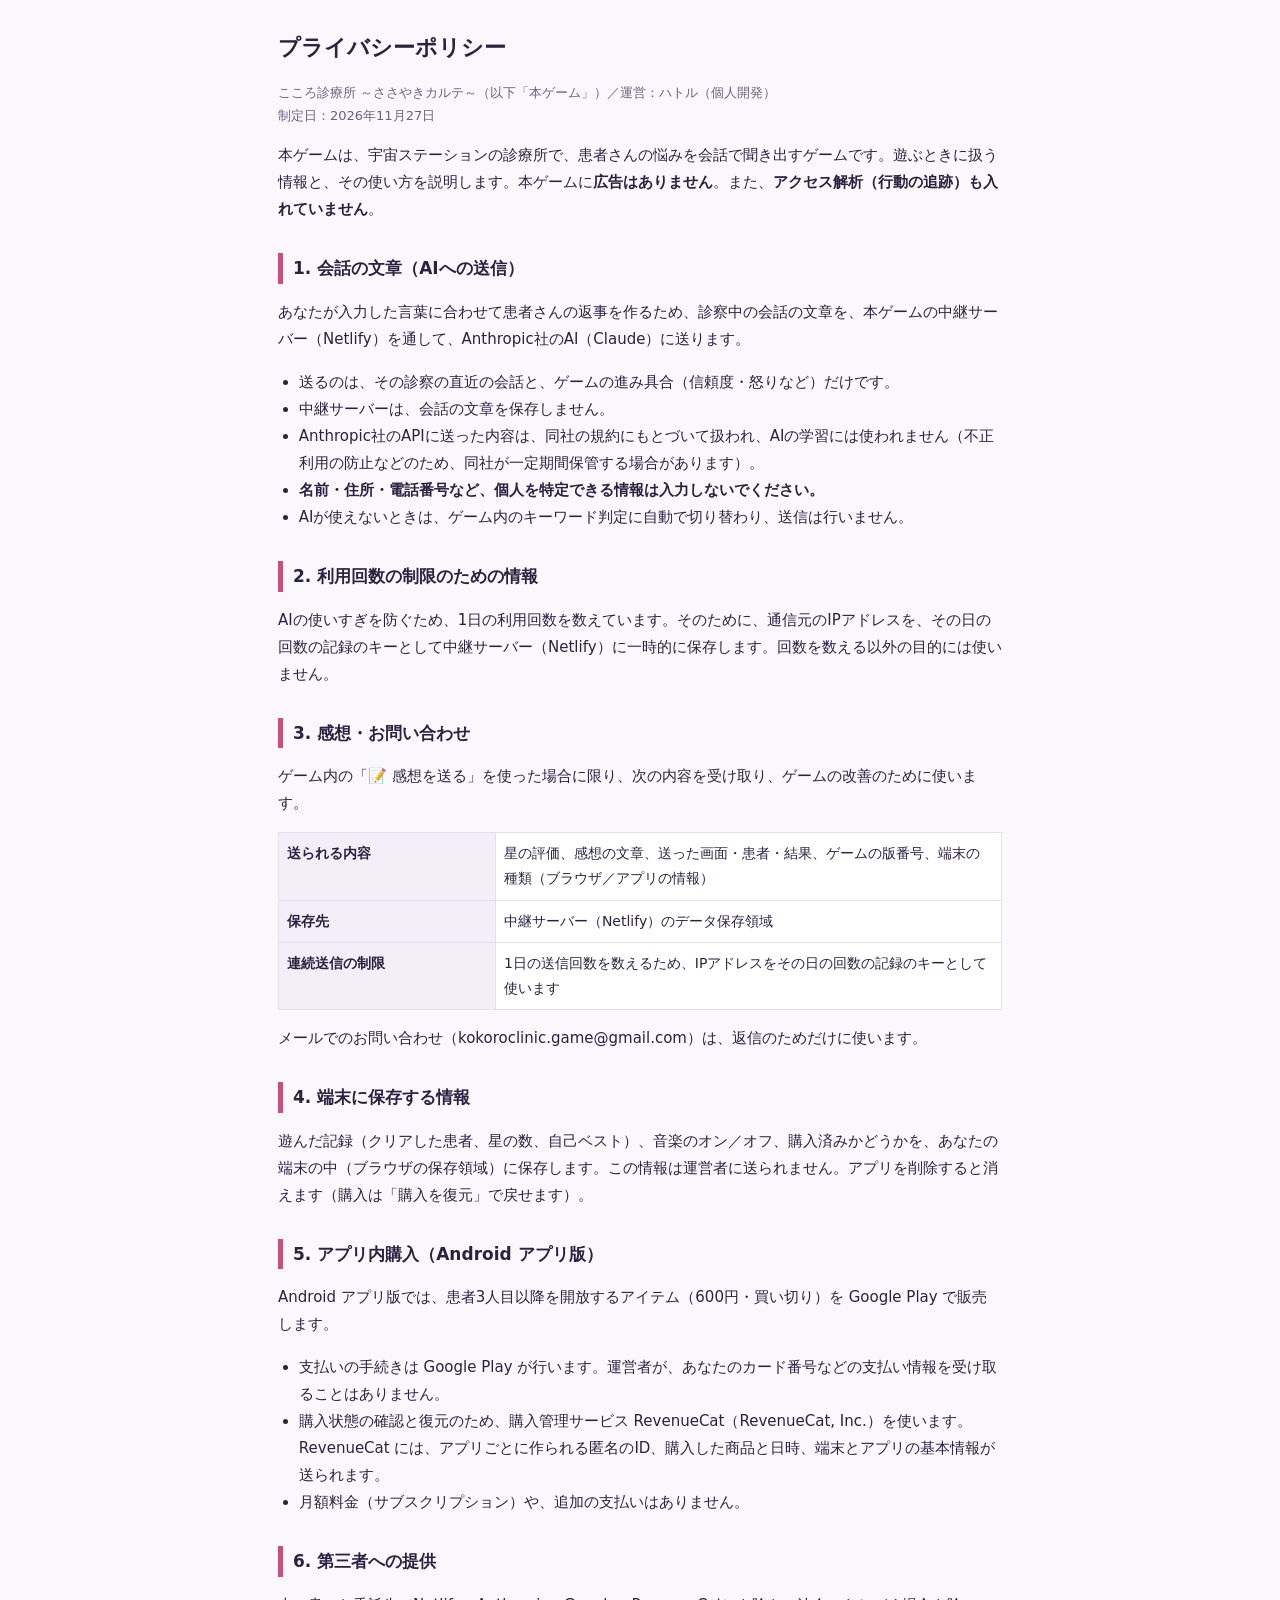
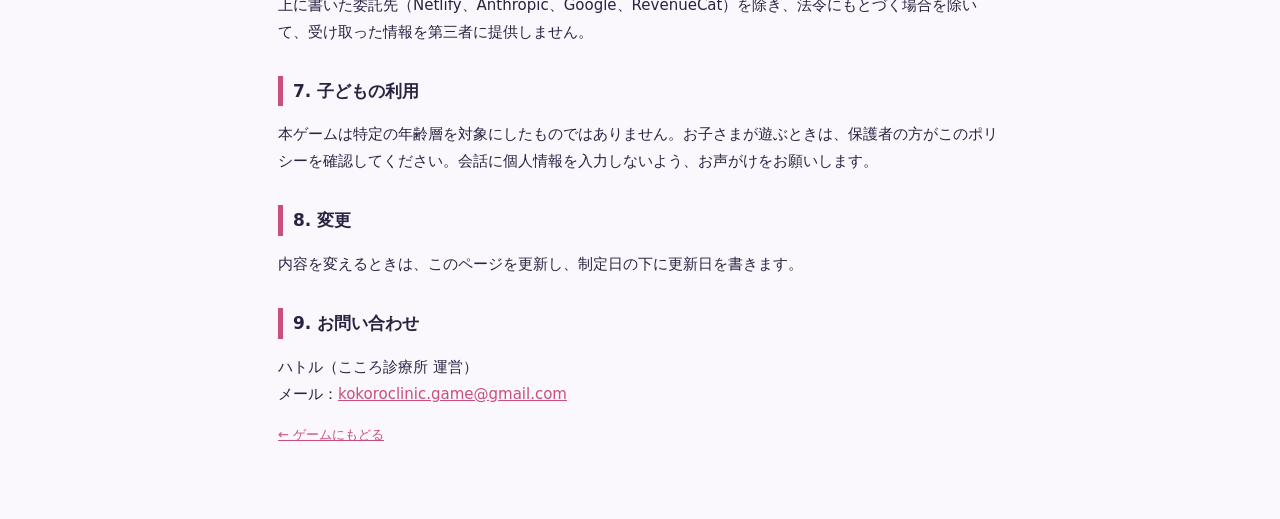
==== privacy.html @ 62a8858e "Play版の準備：プライバシーポリシー、RevenueCatの橋渡し（Play版だけ読み込み）、build-play.js に設定ファイル対応、手順書の更新 Co-Authored-By: Claud" ====
<!doctype html>
<html lang="ja">
<head>
<meta charset="utf-8">
<meta name="viewport" content="width=device-width, initial-scale=1">
<title>プライバシーポリシー｜こころ診療所 ～ささやきカルテ～</title>
<meta name="robots" content="index,follow">
<style>
  :root { --ink: #2b2240; --sub: #6b6280; --line: #e4dff0; --accent: #c94f7c; --bg: #faf8fd; }
  * { box-sizing: border-box; }
  body { margin: 0; background: var(--bg); color: var(--ink); font-family: system-ui, "Hiragino Sans", "Yu Gothic UI", sans-serif; line-height: 1.8; }
  main { max-width: 760px; margin: 0 auto; padding: 28px 18px 60px; }
  h1 { font-size: 22px; margin: 0 0 4px; }
  h2 { font-size: 17px; margin: 30px 0 8px; padding-left: 10px; border-left: 5px solid var(--accent); }
  p, li { font-size: 15px; }
  ul { padding-left: 1.3em; }
  .meta { color: var(--sub); font-size: 13px; }
  table { width: 100%; border-collapse: collapse; font-size: 14px; background: #fff; }
  th, td { border: 1px solid var(--line); padding: 8px; text-align: left; vertical-align: top; }
  th { background: #f3eff9; width: 30%; }
  a { color: var(--accent); }
</style>
</head>
<body>
<main>
  <h1>プライバシーポリシー</h1>
  <p class="meta">こころ診療所 ～ささやきカルテ～（以下「本ゲーム」）／運営：ハトル（個人開発）<br>制定日：2026年11月27日</p>

  <p>本ゲームは、宇宙ステーションの診療所で、患者さんの悩みを会話で聞き出すゲームです。遊ぶときに扱う情報と、その使い方を説明します。本ゲームに<b>広告はありません</b>。また、<b>アクセス解析（行動の追跡）も入れていません</b>。</p>

  <h2>1. 会話の文章（AIへの送信）</h2>
  <p>あなたが入力した言葉に合わせて患者さんの返事を作るため、診察中の会話の文章を、本ゲームの中継サーバー（Netlify）を通して、Anthropic社のAI（Claude）に送ります。</p>
  <ul>
    <li>送るのは、その診察の直近の会話と、ゲームの進み具合（信頼度・怒りなど）だけです。</li>
    <li>中継サーバーは、会話の文章を保存しません。</li>
    <li>Anthropic社のAPIに送った内容は、同社の規約にもとづいて扱われ、AIの学習には使われません（不正利用の防止などのため、同社が一定期間保管する場合があります）。</li>
    <li><b>名前・住所・電話番号など、個人を特定できる情報は入力しないでください。</b></li>
    <li>AIが使えないときは、ゲーム内のキーワード判定に自動で切り替わり、送信は行いません。</li>
  </ul>

  <h2>2. 利用回数の制限のための情報</h2>
  <p>AIの使いすぎを防ぐため、1日の利用回数を数えています。そのために、通信元のIPアドレスを、その日の回数の記録のキーとして中継サーバー（Netlify）に一時的に保存します。回数を数える以外の目的には使いません。</p>

  <h2>3. 感想・お問い合わせ</h2>
  <p>ゲーム内の「📝 感想を送る」を使った場合に限り、次の内容を受け取り、ゲームの改善のために使います。</p>
  <table>
    <tr><th>送られる内容</th><td>星の評価、感想の文章、送った画面・患者・結果、ゲームの版番号、端末の種類（ブラウザ／アプリの情報）</td></tr>
    <tr><th>保存先</th><td>中継サーバー（Netlify）のデータ保存領域</td></tr>
    <tr><th>連続送信の制限</th><td>1日の送信回数を数えるため、IPアドレスをその日の回数の記録のキーとして使います</td></tr>
  </table>
  <p>メールでのお問い合わせ（kokoroclinic.game@gmail.com）は、返信のためだけに使います。</p>

  <h2>4. 端末に保存する情報</h2>
  <p>遊んだ記録（クリアした患者、星の数、自己ベスト）、音楽のオン／オフ、購入済みかどうかを、あなたの端末の中（ブラウザの保存領域）に保存します。この情報は運営者に送られません。アプリを削除すると消えます（購入は「購入を復元」で戻せます）。</p>

  <h2>5. アプリ内購入（Android アプリ版）</h2>
  <p>Android アプリ版では、患者3人目以降を開放するアイテム（600円・買い切り）を Google Play で販売します。</p>
  <ul>
    <li>支払いの手続きは Google Play が行います。運営者が、あなたのカード番号などの支払い情報を受け取ることはありません。</li>
    <li>購入状態の確認と復元のため、購入管理サービス RevenueCat（RevenueCat, Inc.）を使います。RevenueCat には、アプリごとに作られる匿名のID、購入した商品と日時、端末とアプリの基本情報が送られます。</li>
    <li>月額料金（サブスクリプション）や、追加の支払いはありません。</li>
  </ul>

  <h2>6. 第三者への提供</h2>
  <p>上に書いた委託先（Netlify、Anthropic、Google、RevenueCat）を除き、法令にもとづく場合を除いて、受け取った情報を第三者に提供しません。</p>

  <h2>7. 子どもの利用</h2>
  <p>本ゲームは特定の年齢層を対象にしたものではありません。お子さまが遊ぶときは、保護者の方がこのポリシーを確認してください。会話に個人情報を入力しないよう、お声がけをお願いします。</p>

  <h2>8. 変更</h2>
  <p>内容を変えるときは、このページを更新し、制定日の下に更新日を書きます。</p>

  <h2>9. お問い合わせ</h2>
  <p>ハトル（こころ診療所 運営）<br>メール：<a href="mailto:kokoroclinic.game@gmail.com">kokoroclinic.game@gmail.com</a></p>

  <p class="meta"><a href="./">← ゲームにもどる</a></p>
</main>
</body>
</html>
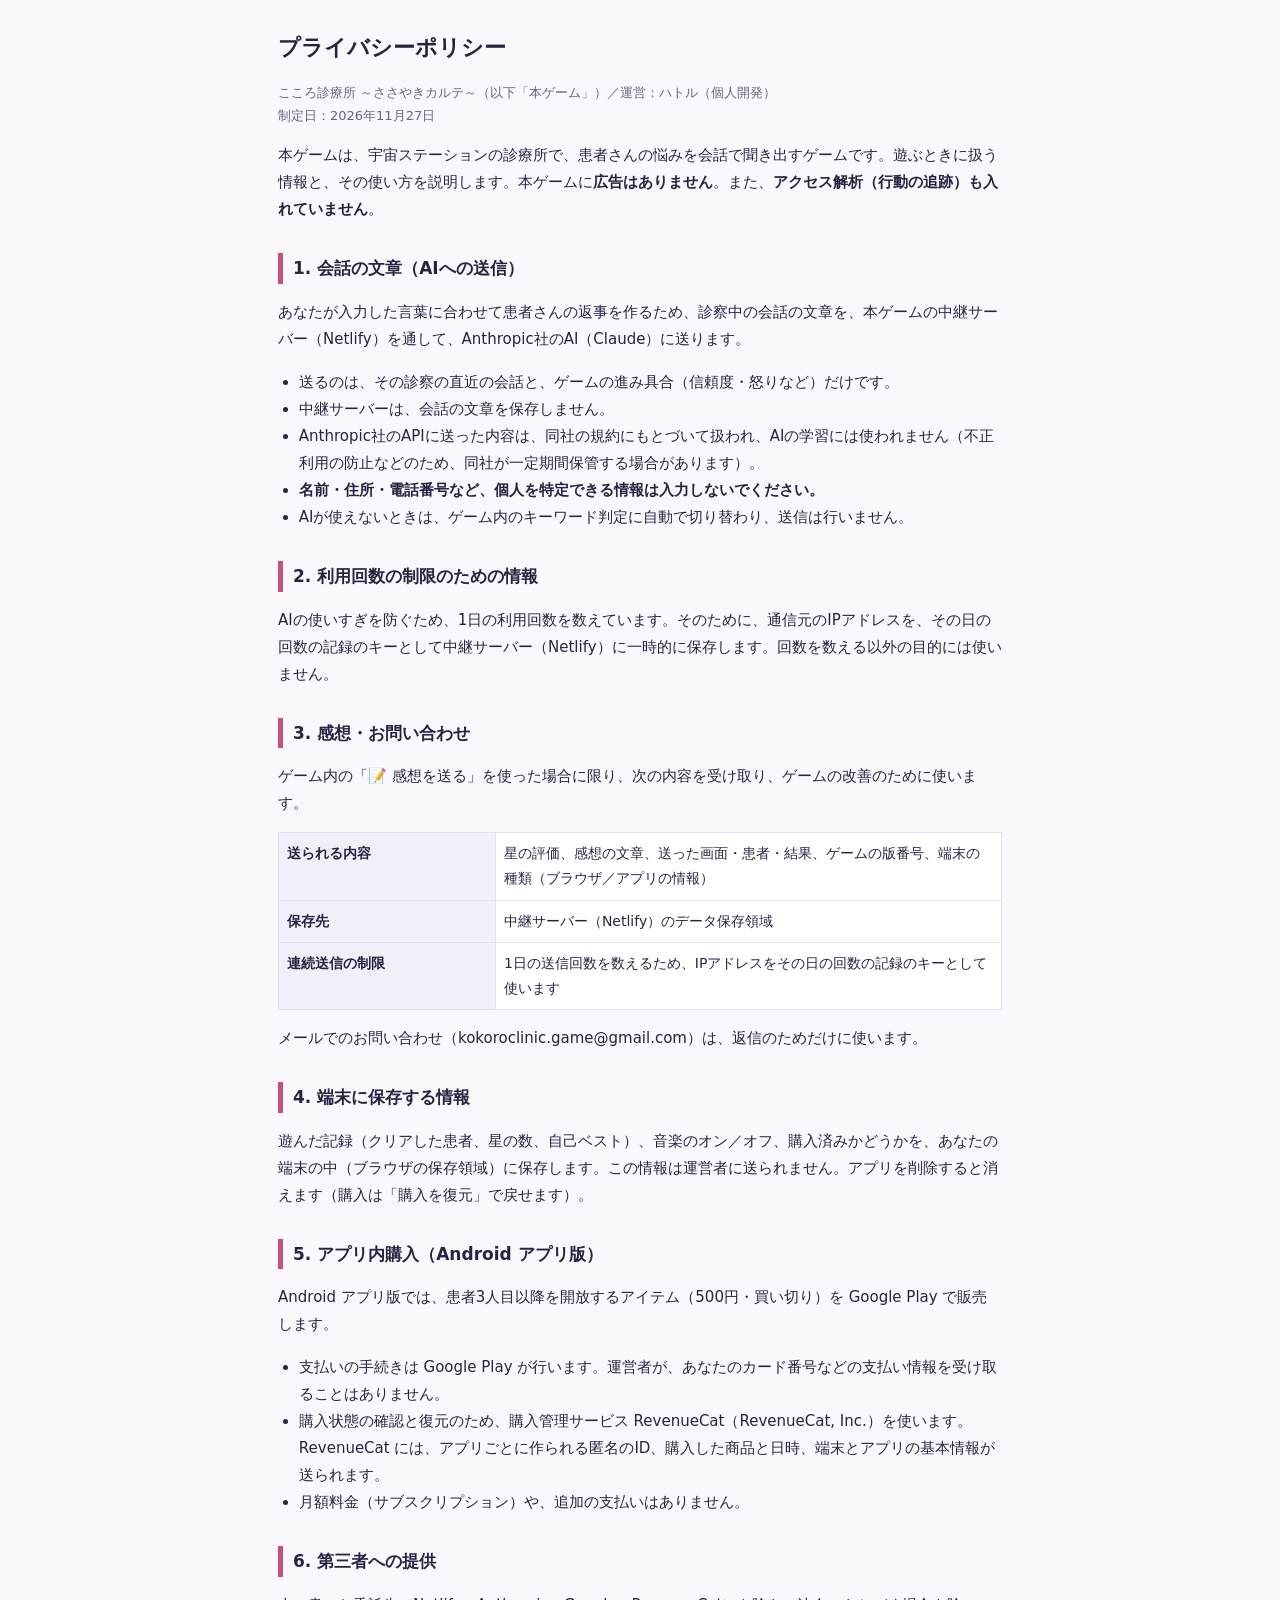
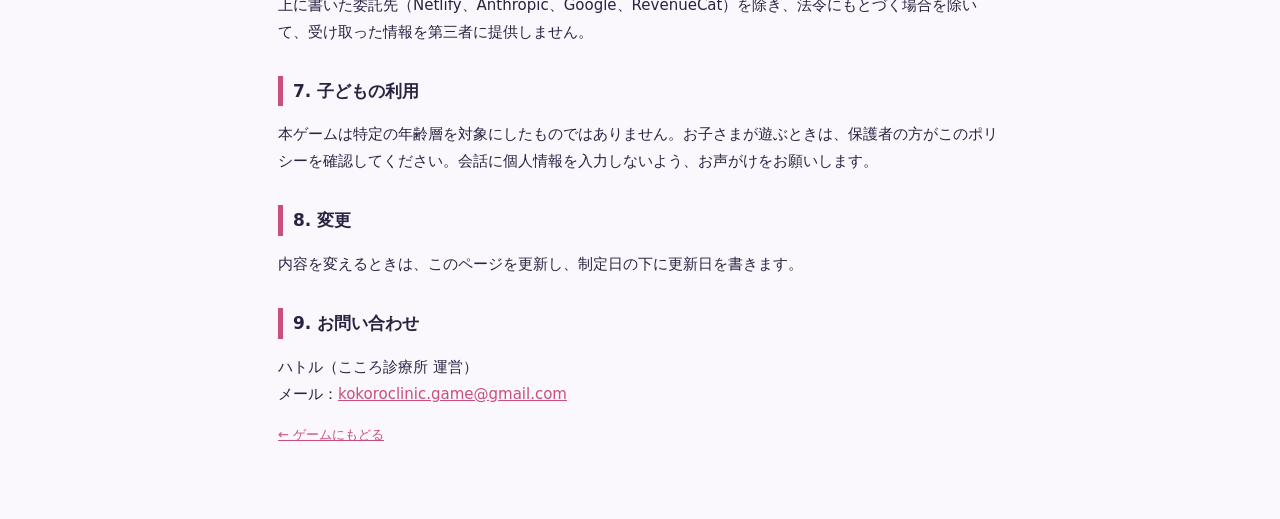
==== commit 8f95d40b: "10代テストプレイの指摘を反映：文字の速さ（ふつう/はやい/一瞬）・案内なし推理モード（+300点）・制限時間なしを設定で選べる、見のがしたエピソードの手がかり、結果画面に絵、価格を500円に Co-" ====
--- a/privacy.html
+++ b/privacy.html
@@ -54,7 +54,7 @@
   <p>遊んだ記録（クリアした患者、星の数、自己ベスト）、音楽のオン／オフ、購入済みかどうかを、あなたの端末の中（ブラウザの保存領域）に保存します。この情報は運営者に送られません。アプリを削除すると消えます（購入は「購入を復元」で戻せます）。</p>
 
   <h2>5. アプリ内購入（Android アプリ版）</h2>
-  <p>Android アプリ版では、患者3人目以降を開放するアイテム（600円・買い切り）を Google Play で販売します。</p>
+  <p>Android アプリ版では、患者3人目以降を開放するアイテム（500円・買い切り）を Google Play で販売します。</p>
   <ul>
     <li>支払いの手続きは Google Play が行います。運営者が、あなたのカード番号などの支払い情報を受け取ることはありません。</li>
     <li>購入状態の確認と復元のため、購入管理サービス RevenueCat（RevenueCat, Inc.）を使います。RevenueCat には、アプリごとに作られる匿名のID、購入した商品と日時、端末とアプリの基本情報が送られます。</li>
